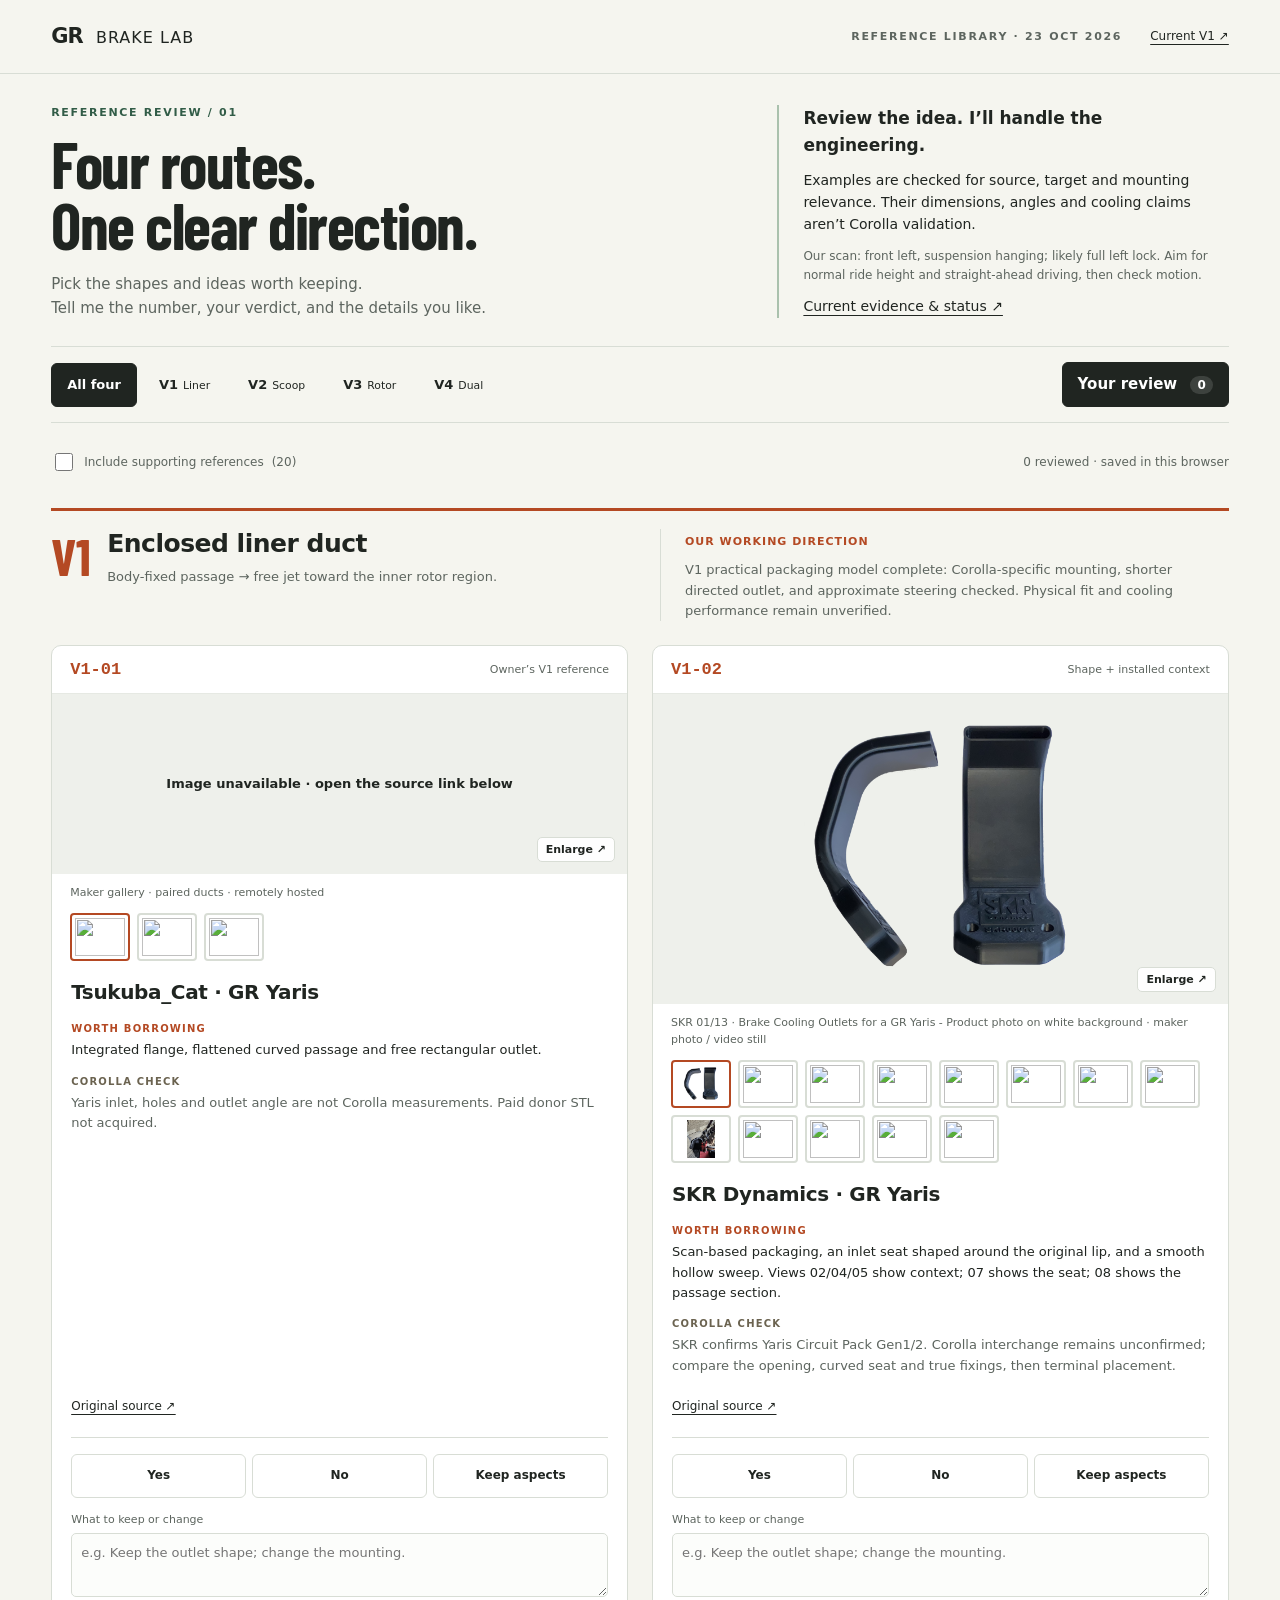
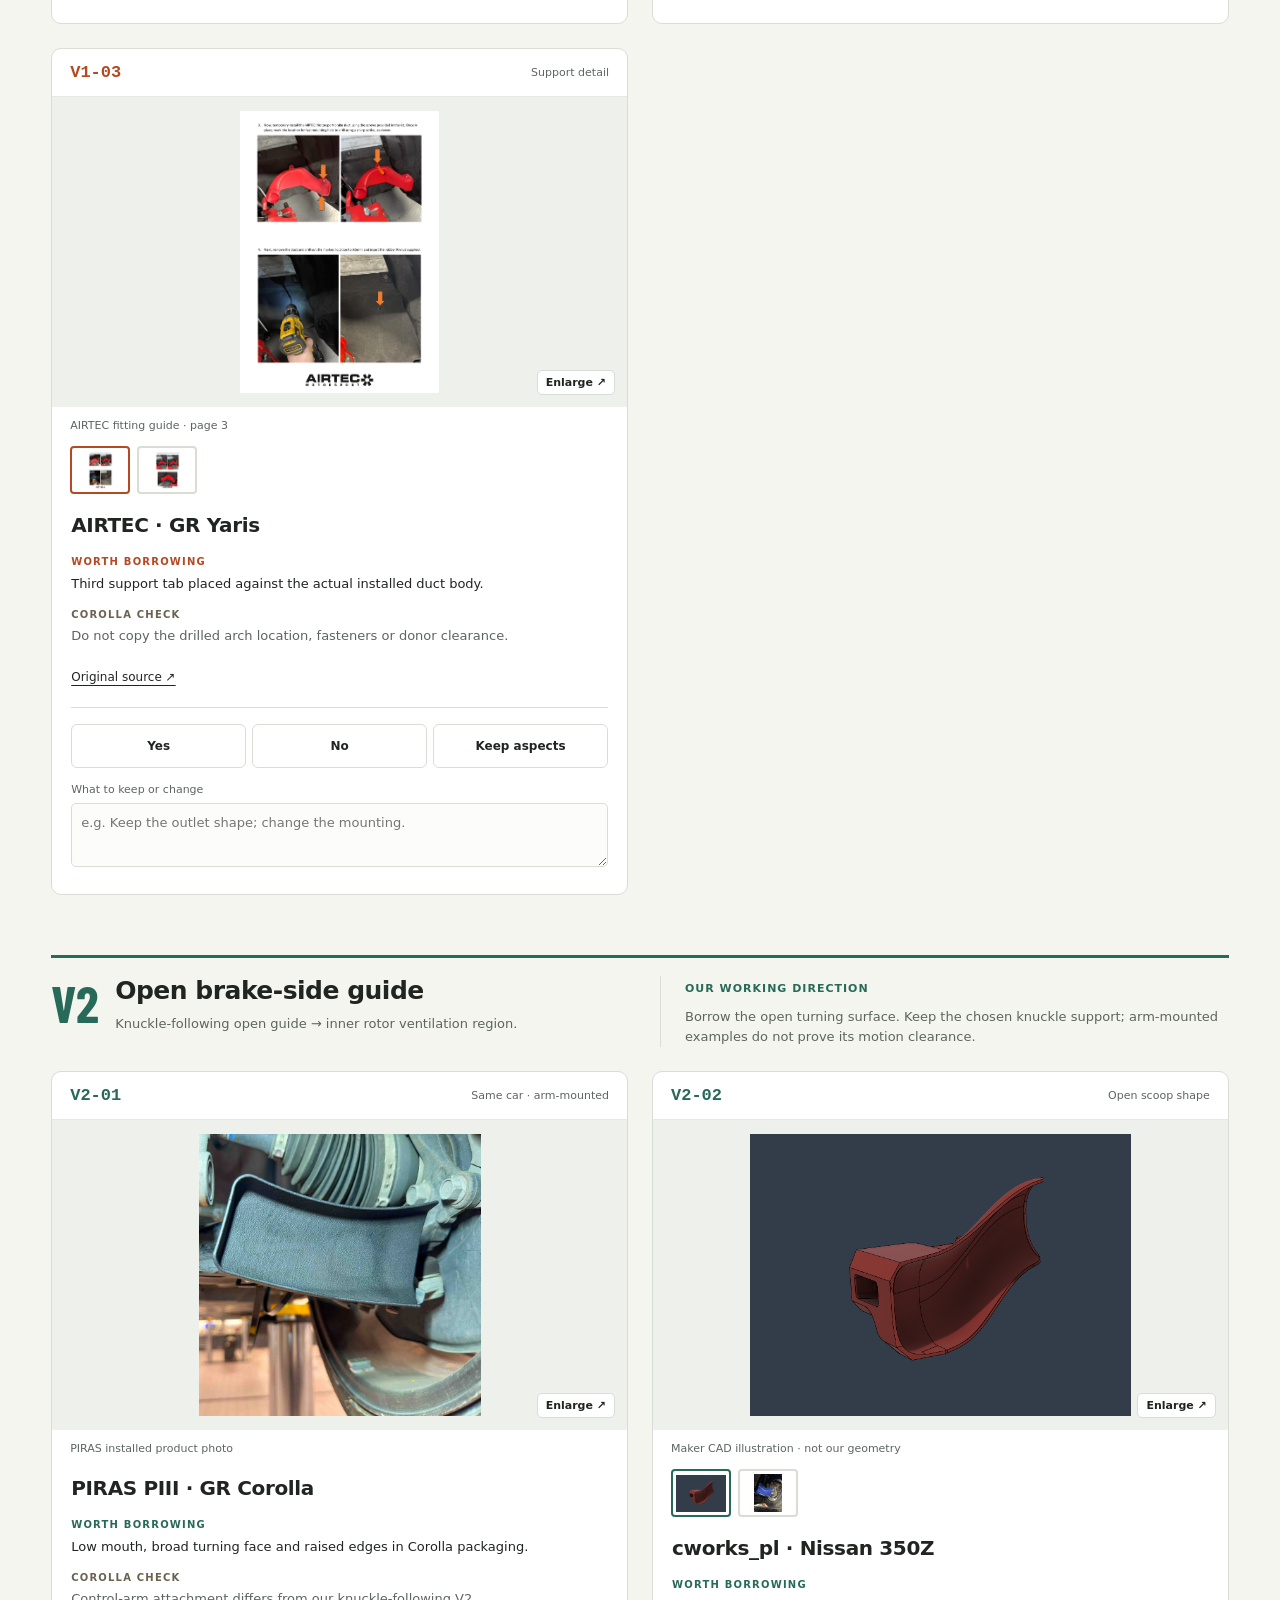
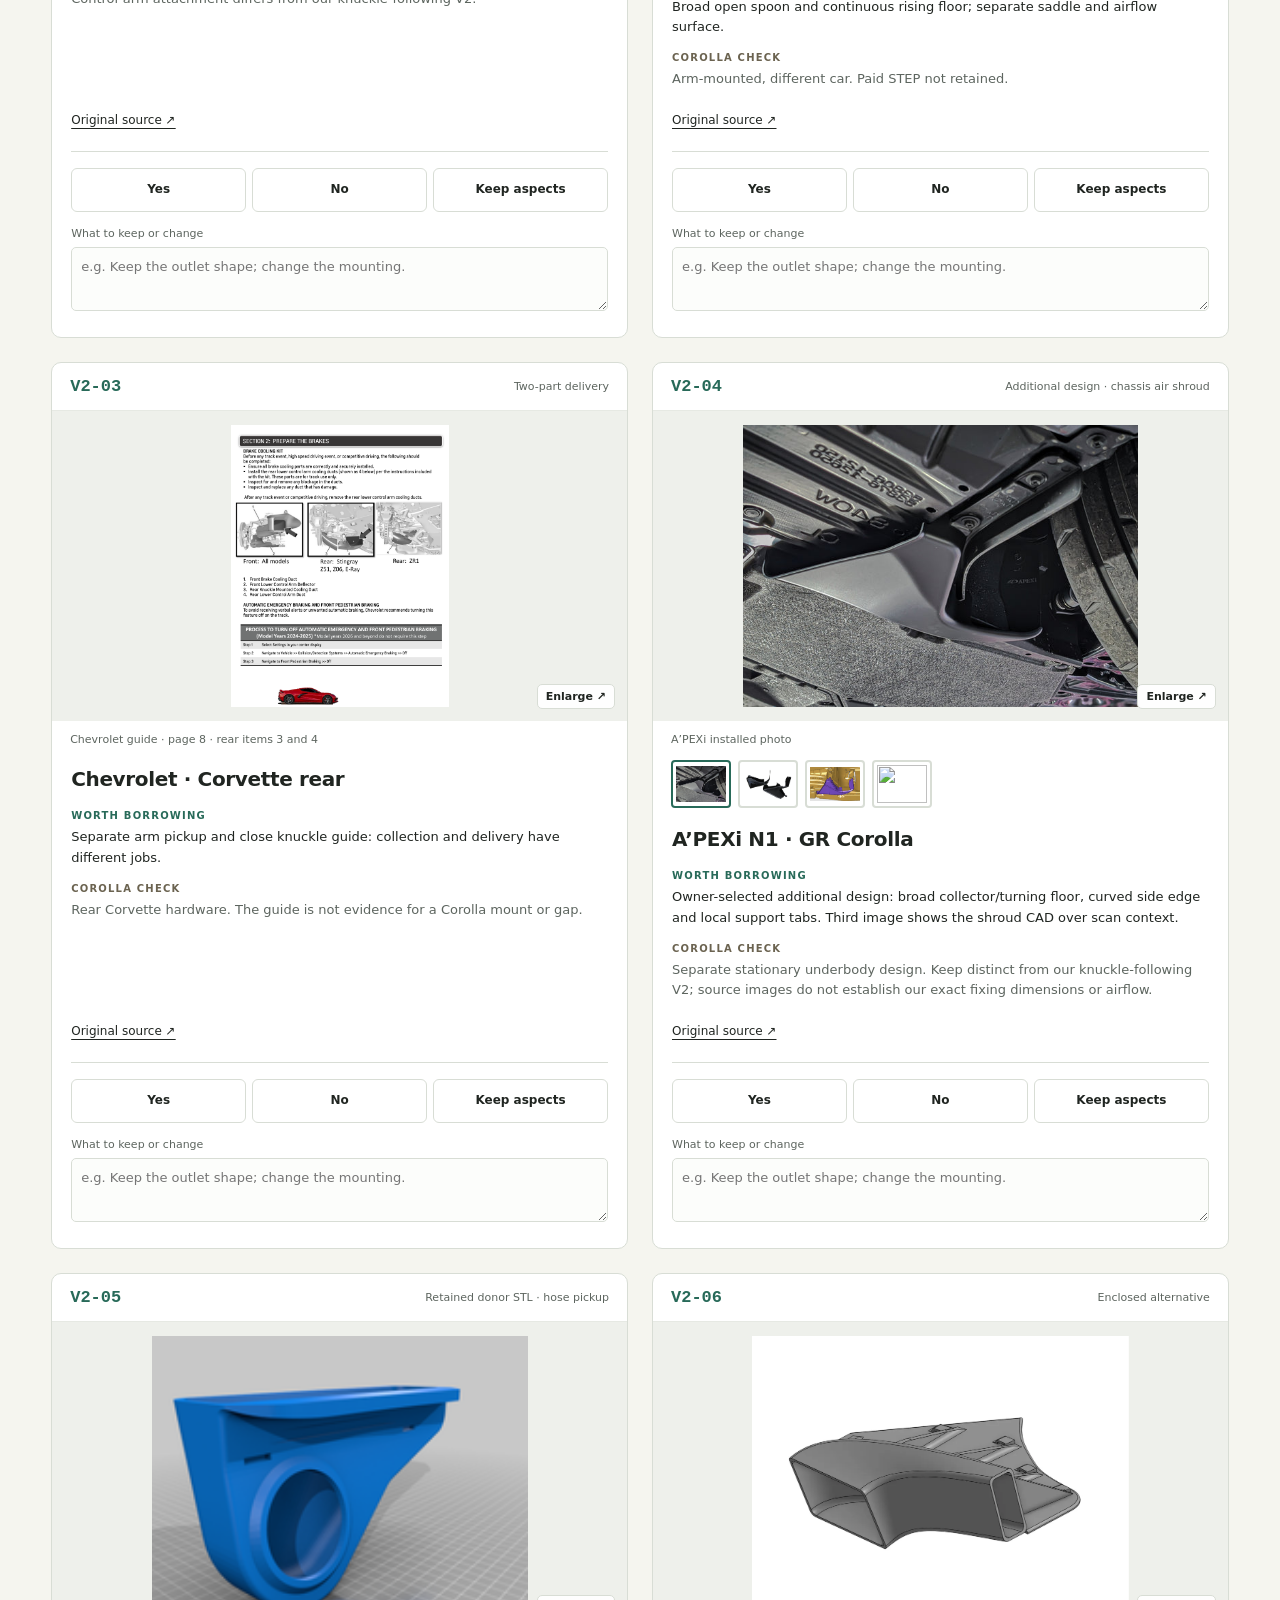
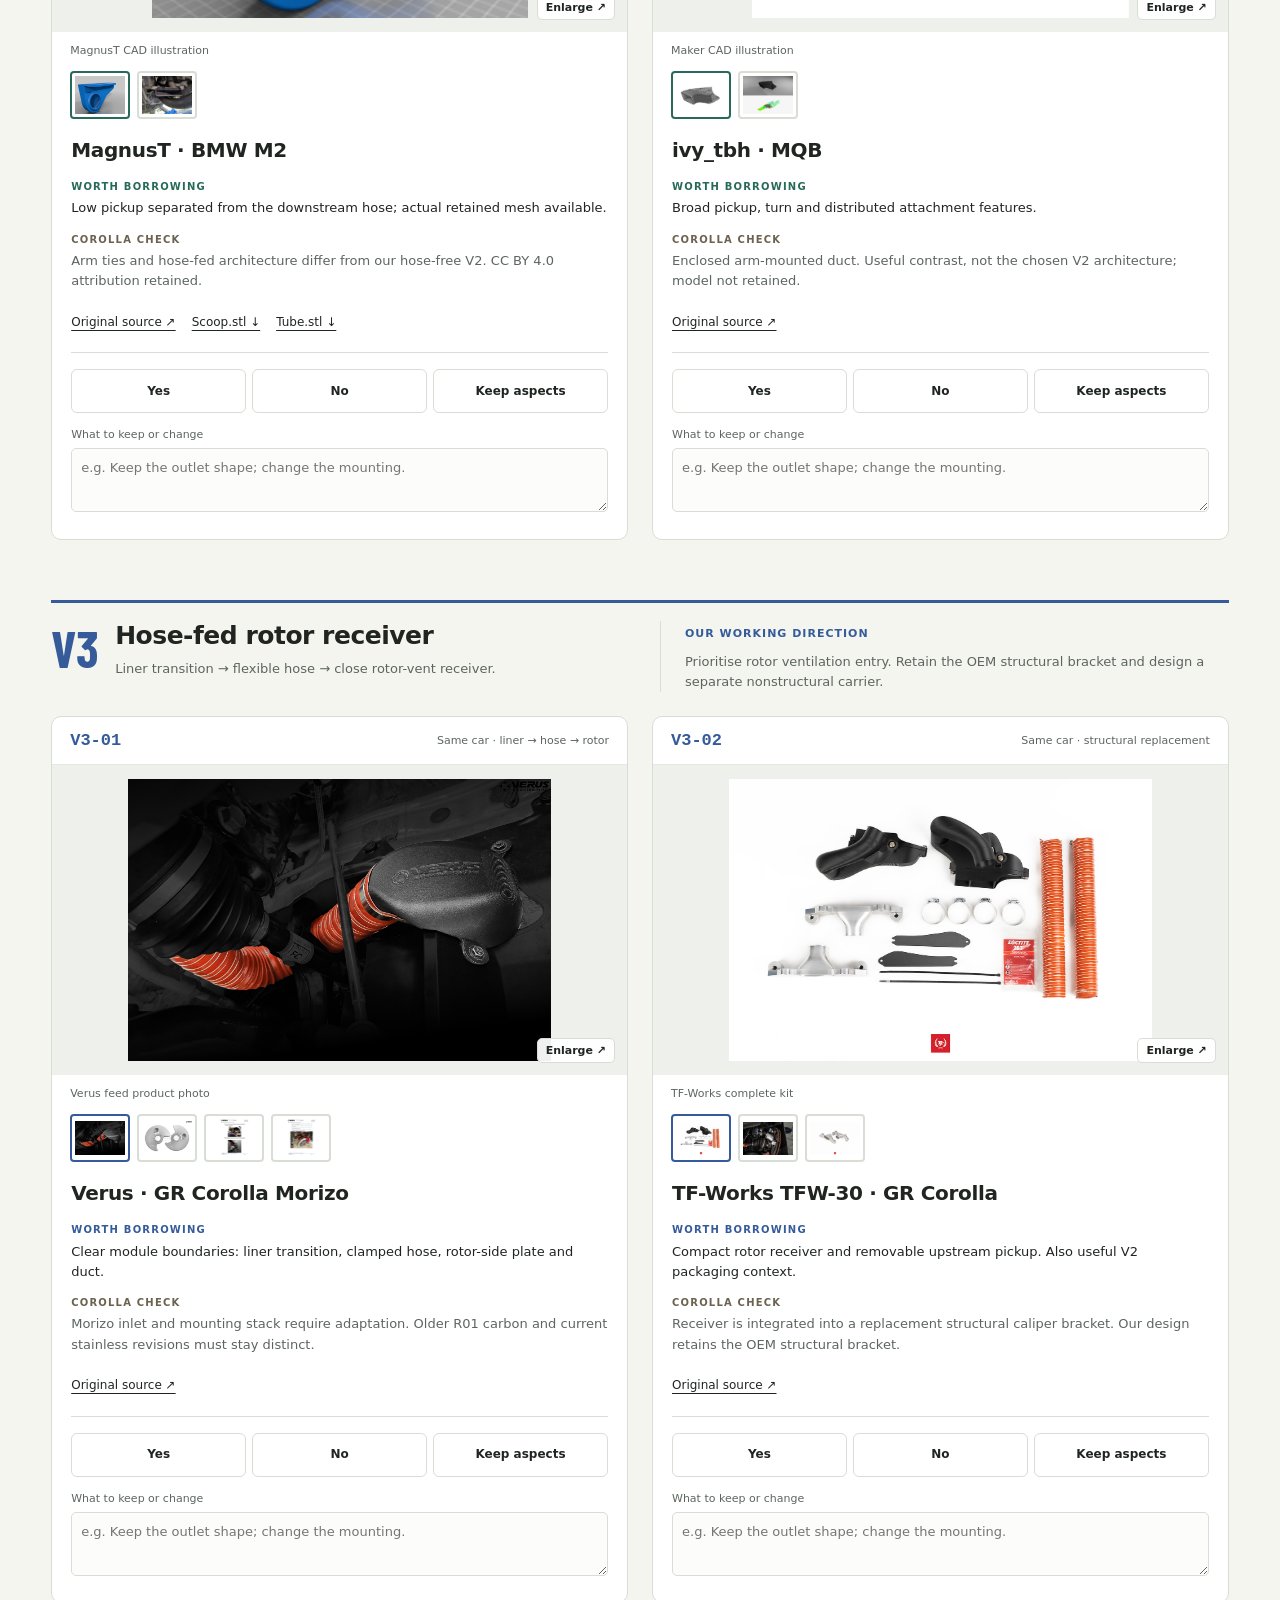
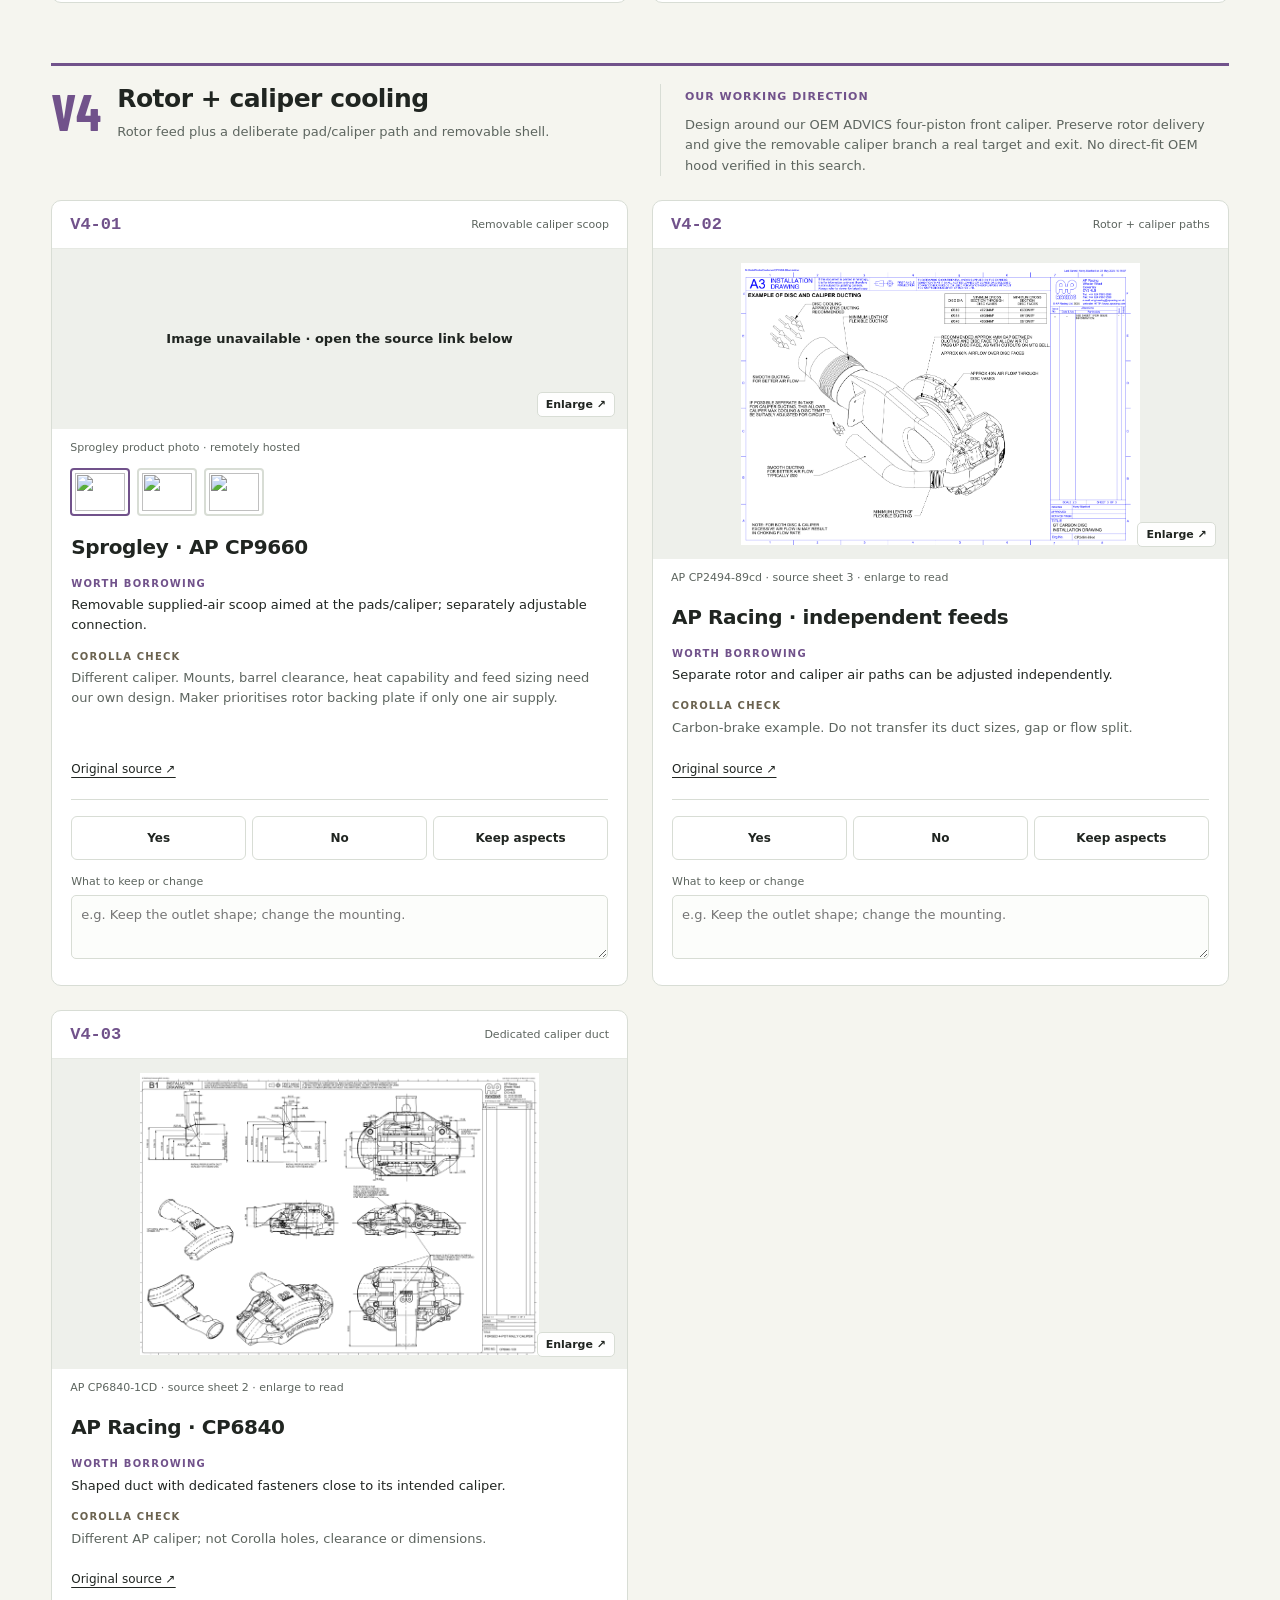
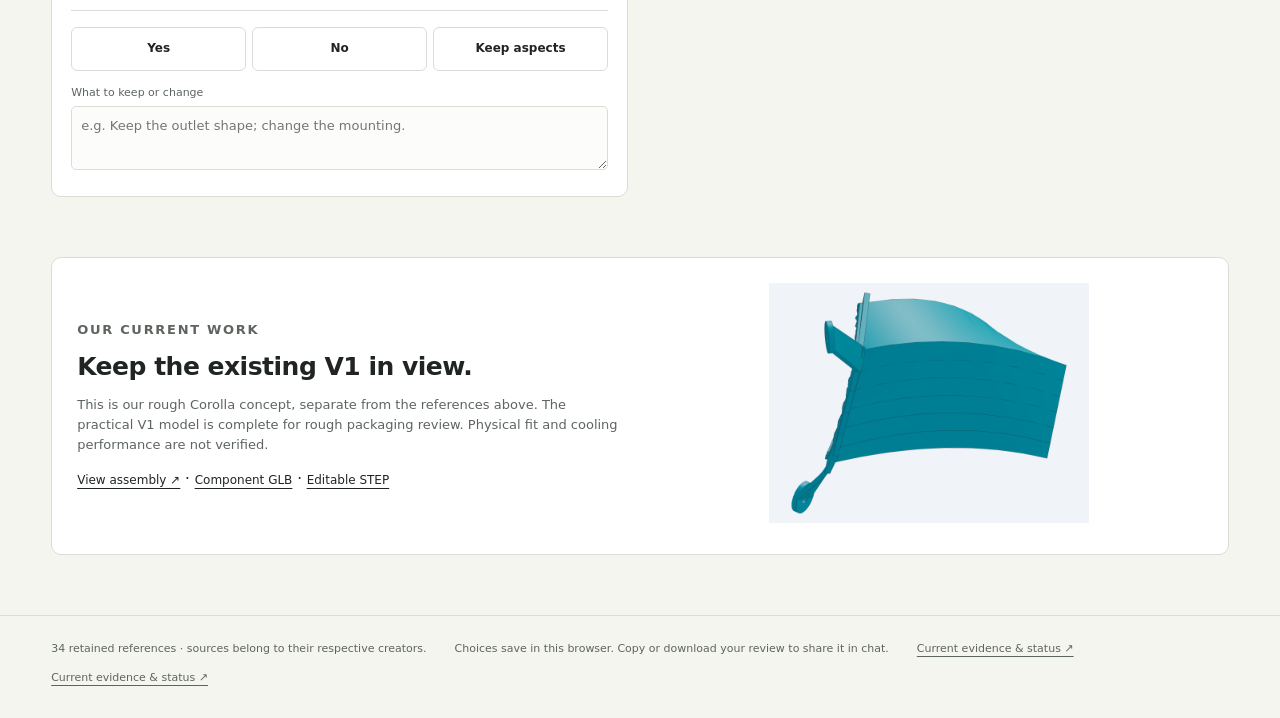
==== review.html @ ea2af8d4 "Publish current V1 packaging review and mobile model views" ====
<!doctype html>
<html lang="en">
<head><meta charset="utf-8"><meta name="viewport" content="width=device-width,initial-scale=1"><meta name="color-scheme" content="light"><title>Four versions · GR Brake Lab</title><link rel="icon" href="favicon.svg"><link rel="stylesheet" href="review.css"><script src="review.js" defer></script></head>
<body>
<a class="skip" href="#gallery">Skip to examples</a>
<header class="top"><a class="brand" href="review.html">GR <span>BRAKE LAB</span></a><div class="top-right"><span class="local">REFERENCE LIBRARY · 23 OCT 2026</span><a href="index.html">Current V1 ↗</a></div></header>
<main>
<section class="intro"><div><p class="eyebrow">REFERENCE REVIEW / 01</p><h1>Four routes.<br>One clear direction.</h1><p class="lead">Pick the shapes and ideas worth keeping.<br>Tell me the number, your verdict, and the details you like.</p></div><aside class="review-note"><strong>Review the idea. I’ll handle the engineering.</strong><p>Examples are checked for source, target and mounting relevance. Their dimensions, angles and cooling claims aren’t Corolla validation.</p><p class="small">Our scan: front left, suspension hanging; likely full left lock. Aim for normal ride height and straight-ahead driving, then check motion.</p><a href="index.html#checks">Current evidence & status ↗</a></aside></section>
<div class="toolbar"><nav id="filters" aria-label="Filter versions"></nav><button id="feedback-open" class="dark">Your review <span id="count">0</span></button></div>
<div class="options"><label><input id="related" type="checkbox"> Include supporting references <span id="related-count"></span></label><span id="status" role="status">Loading reference library…</span></div>
<div id="gallery" tabindex="-1"></div>
<section class="current"><div><p class="eyebrow">OUR CURRENT WORK</p><h2>Keep the existing V1 in view.</h2><p>This is our rough Corolla concept, separate from the references above. The practical V1 model is complete for rough packaging review. Physical fit and cooling performance are not verified.</p><a href="assets/current/straight.png" target="_blank">View assembly ↗</a> · <a href="assets/current/v1.glb" download>Component GLB</a> · <a href="assets/current/v1.step" download>Editable STEP</a></div><a href="assets/current/duct.png" target="_blank"><img src="assets/current/duct.png" alt="Current rough Corolla V1 concept, not a donor product" loading="lazy" width="800" height="600"></a></section>
</main>
<footer><span>34 retained references · sources belong to their respective creators.</span><span>Choices save in this browser. Copy or download your review to share it in chat.</span><a href="index.html#checks">Current evidence & status ↗</a><a href="index.html#checks">Current evidence & status ↗</a></footer>
<dialog id="lightbox"><div class="dialog-head"><strong id="image-title"></strong><button data-close="lightbox" aria-label="Close image">Close ×</button></div><img id="large-image" alt=""><p id="image-caption"></p><a id="original-image" target="_blank" rel="noreferrer">Open original resolution ↗</a></dialog>
<dialog id="feedback"><div class="dialog-head"><h2>Your review</h2><button data-close="feedback" aria-label="Close review">Close ×</button></div><p>Copy this into chat, or just tell me the example numbers. Your choices express design preferences; they don’t approve physical fit.</p><textarea id="review-text" aria-label="Review summary" readonly rows="12"></textarea><div class="actions"><button id="copy-review" class="dark">Copy review</button><button id="download-review">Download .txt</button></div><p id="export-status" role="status"></p></dialog>
<noscript><p>This review needs JavaScript. <a href="index.html">Open the earlier static reference gallery.</a></p></noscript>
</body></html>
---- review.css ----
@font-face{font-family:Barlow;src:url(assets/vendor/barlow-condensed-700.ttf);font-weight:700;font-display:swap}
:root{--ink:#202521;--muted:#5d655f;--paper:#f5f5ef;--line:#d8ddd5;--accent:#315c47;color-scheme:light;font-family:system-ui,-apple-system,BlinkMacSystemFont,"Segoe UI",sans-serif;color:var(--ink);background:var(--paper)}*{box-sizing:border-box}body{margin:0;font-size:15px;line-height:1.55}button,input,textarea{font:inherit}button,a,input{touch-action:manipulation}button,a{ -webkit-tap-highlight-color:transparent}button{cursor:pointer;background:white;color:var(--ink);border:1px solid var(--line);border-radius:6px;padding:10px 15px;min-height:44px;font-weight:650}button:hover{border-color:var(--ink);background:#edf0e9}button[aria-pressed=true]{background:var(--ink);border-color:var(--ink);color:#fff}a{color:inherit;text-underline-offset:4px}a:hover{color:#236044}button:focus-visible,a:focus-visible,input:focus-visible,textarea:focus-visible,summary:focus-visible{outline:3px solid #4a8fa3;outline-offset:4px}.skip{position:absolute;top:-80px;left:15px;z-index:100;background:white;padding:10px}.skip:focus{top:5px}.top{padding:20px 4%;border-bottom:1px solid var(--line);display:flex;justify-content:space-between;gap:20px;align-items:center}.brand{text-decoration:none;font-size:21px;font-weight:800;letter-spacing:-1px}.brand span{font-weight:450;letter-spacing:1px;font-size:16px;margin-left:7px}.top-right{display:flex;gap:28px;align-items:center;font-size:12px}.local,.eyebrow{font-size:11px;font-weight:750;letter-spacing:1.7px}.local{color:var(--muted)}main{max-width:1600px;margin:auto;padding:0 4%}.intro{display:grid;grid-template-columns:1.4fr 1fr;gap:8%;align-items:center;padding:48px 0 35px}.eyebrow{color:var(--accent);margin:0 0 12px}h1{font-family:Barlow,system-ui,sans-serif;font-size:clamp(48px,6vw,88px);font-weight:700;letter-spacing:-1.5px;line-height:.96;margin:0}.lead{font-size:17px;margin:23px 0 0;color:var(--muted)}.review-note{border-left:2px solid #aac1ad;padding-left:24px;font-size:14px;max-width:480px}.review-note strong{font-size:17px}.review-note p{margin:12px 0}.small{font-size:12px;color:var(--muted)}.toolbar{display:flex;justify-content:space-between;gap:16px;align-items:center;background:var(--paper);padding:15px 0;border-top:1px solid var(--line);border-bottom:1px solid var(--line);position:sticky;top:0;z-index:5}nav{display:flex;gap:6px;flex-wrap:wrap}nav button{font-size:13px;background:transparent;border-color:transparent}nav button small{font-weight:450;margin-left:5px}.dark{color:white;background:var(--ink);border-color:var(--ink)}.dark:hover{background:#3f4d44;color:white}#count{margin-left:8px;font-size:12px;background:#fff2;padding:2px 7px;border-radius:20px}.options{display:flex;justify-content:space-between;gap:20px;align-items:center;margin:17px 0 35px;color:var(--muted);font-size:12px}.options label{display:flex;align-items:center;gap:8px;min-height:44px;cursor:pointer}.options input{width:18px;height:18px;accent-color:var(--ink)}.group{margin-bottom:60px}.group-head{border-top:3px solid var(--group);padding-top:18px;display:grid;grid-template-columns:1fr 1fr;gap:40px;margin-bottom:24px}.group-title{display:flex;gap:16px;align-items:flex-start}.v-number{font-family:Barlow,sans-serif;font-size:52px;line-height:1;color:var(--group)}h2{margin:0;font-size:25px;line-height:1.2;letter-spacing:-.5px}.group-head p{margin:8px 0 0;color:var(--muted);font-size:13px}.group-decision{border-left:1px solid var(--line);padding-left:24px}.group-decision strong{font-size:11px;letter-spacing:1px;color:var(--group)}.cards{display:grid;grid-template-columns:repeat(2,minmax(0,1fr));gap:24px}.card{background:white;border:1px solid var(--line);border-radius:10px;overflow:hidden;min-width:0;display:flex;flex-direction:column}.card-top{display:flex;justify-content:space-between;align-items:center;padding:14px 18px;border-bottom:1px solid #e6e9e3;gap:16px}.ref-id{font:700 17px ui-monospace,monospace;color:var(--group);text-decoration:none}.kind{font-size:11px;text-align:right;color:var(--muted)}.image-button{display:block;width:100%;border:0;border-radius:0;padding:0;background:#eef0eb;position:relative}.image-button:hover{background:#e5e9df}.image-button img{display:block;width:100%;height:310px;object-fit:contain;padding:14px}.enlarge{position:absolute;right:12px;bottom:12px;border:1px solid var(--line);background:#fffffff0;padding:3px 8px;border-radius:5px;font-size:11px}.image-caption{font-size:11px;color:var(--muted);padding:10px 18px 0;margin:0}.thumbs{display:flex;gap:7px;padding:12px 18px 0}.thumbs button{width:60px;height:48px;padding:3px;background:white;border-radius:4px;border:2px solid var(--line)}.thumbs button[aria-pressed=true]{border-color:var(--group)}.thumbs img{width:100%;height:100%;object-fit:contain}.card-body{padding:19px;flex:1;display:flex;flex-direction:column}h3{font-size:20px;line-height:1.25;letter-spacing:-.35px;margin:0 0 16px}.field{font-size:13px;margin-bottom:13px}.field strong{display:block;font-size:10px;letter-spacing:1.2px;margin-bottom:4px;color:var(--group);text-transform:uppercase}.field.limit{color:var(--muted)}.field.limit strong{color:#6b6350}.source-links{margin-top:auto;display:flex;gap:16px;flex-wrap:wrap;font-size:12px}.source-links a{min-height:36px;display:inline-flex;align-items:center}.vote{border-top:1px solid var(--line);padding-top:16px;margin-top:12px}.choices{display:flex;gap:6px}.choices button{flex:1;font-size:12px;padding:8px}.vote label{display:block;font-size:11px;color:var(--muted);margin:13px 0 5px}.vote textarea{width:100%;min-height:64px;resize:vertical;border:1px solid var(--line);border-radius:5px;padding:9px;font-size:13px;background:#fcfdfb}.source-only{background:#eef1e9;padding:18px;font-size:12px;color:var(--muted);border-bottom:1px solid var(--line)}.support-label{font-size:12px;letter-spacing:1px;color:var(--muted);margin:30px 0 14px}.current{padding:25px;border:1px solid var(--line);display:grid;grid-template-columns:1fr 1fr;align-items:center;gap:30px;margin:20px 0 60px;background:white;border-radius:10px}.current p{font-size:13px;color:var(--muted)}.current a{font-size:12px}.current img{width:100%;height:240px;object-fit:contain}footer{display:flex;flex-wrap:wrap;gap:12px 28px;padding:24px 4%;font-size:11px;color:var(--muted);border-top:1px solid var(--line)}dialog{border:1px solid var(--line);border-radius:12px;padding:22px;width:min(95vw,1100px);max-height:94vh;color:var(--ink);box-shadow:0 24px 100px #0005}dialog::backdrop{background:#15231dcc;backdrop-filter:blur(5px)}.dialog-head{display:flex;align-items:center;justify-content:space-between;gap:20px;margin-bottom:18px}.dialog-head button{flex-shrink:0}#large-image{display:block;width:100%;max-height:70vh;object-fit:contain;background:#f5f6f2}#image-caption{font-size:13px}#feedback{max-width:720px}#feedback p{font-size:13px;color:var(--muted)}#review-text{width:100%;padding:15px;border:1px solid var(--line);border-radius:6px;resize:vertical;font:13px/1.6 ui-monospace,monospace}.actions{display:flex;gap:10px;margin-top:16px}[hidden]{display:none!important}.broken img{display:none}.broken{min-height:180px}.broken:before{content:'Image unavailable · open the source link below';font-size:13px;display:block;padding:50px 20px}article{scroll-margin-top:95px}
@media(min-width:1450px){.cards{grid-template-columns:repeat(3,minmax(0,1fr))}.image-button img{height:280px}}@media(max-width:850px){.top-right .local{display:none}.intro{gap:30px}.review-note{font-size:12px}.review-note strong{font-size:15px}nav button small{display:none}.image-button img{height:245px}.group-head{gap:20px}.card-top{padding:12px}.kind{font-size:10px}}
@media(max-width:600px){.top{padding:15px 5%}.brand{font-size:18px}.brand span{font-size:13px}.top-right a{font-size:10px}main{padding:0 5%}.intro{grid-template-columns:1fr;padding:30px 0;gap:25px}h1{font-size:61px}.lead{font-size:14px}.review-note{padding-left:15px;max-width:none}.review-note .small{display:none}.toolbar{gap:8px;padding:10px 0}nav{gap:2px}nav button{padding:7px 9px;font-size:12px}#feedback-open{padding:8px 9px;font-size:11px}#count{margin-left:4px}.options{align-items:flex-start;gap:8px;margin:10px 0 22px}.options label{font-size:11px;max-width:230px}#status{max-width:120px;text-align:right;padding-top:12px;font-size:10px}.group-head{grid-template-columns:1fr;gap:12px}.group-decision{padding-left:0;border-left:0}.group-head h2{font-size:23px}.v-number{font-size:46px}.cards{grid-template-columns:1fr;gap:22px}.image-button img{height:300px}.current{grid-template-columns:1fr;padding:20px}.current img{height:220px}.dialog-head strong{font-size:13px}.group{margin-bottom:42px}}
/* Keep the examples near the top in the side preview. */
@media(min-width:601px){.intro{padding:30px 0 26px}h1{font-size:clamp(48px,5vw,66px)}.lead{margin-top:18px;font-size:15px}.options{margin-bottom:24px}}

/* Full source galleries can contain more than a single row of views. */
.thumbs{flex-wrap:wrap}
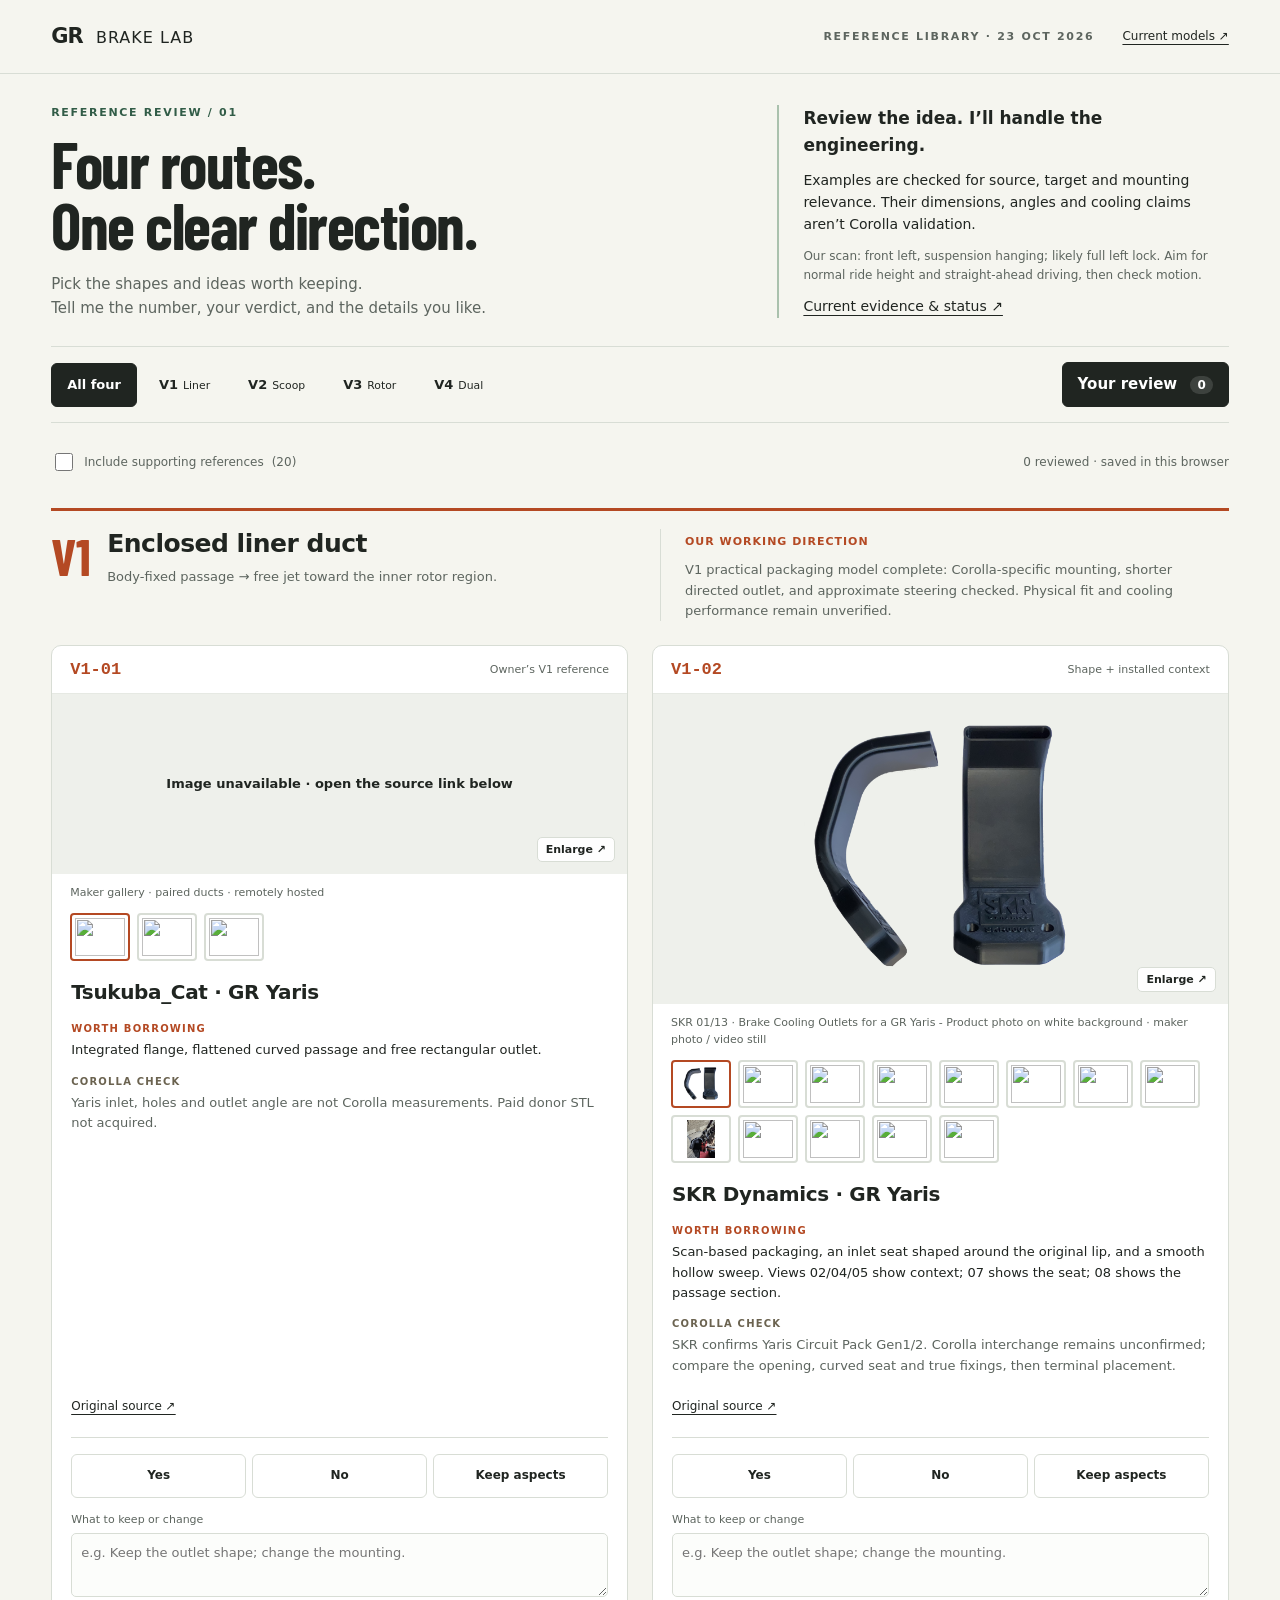
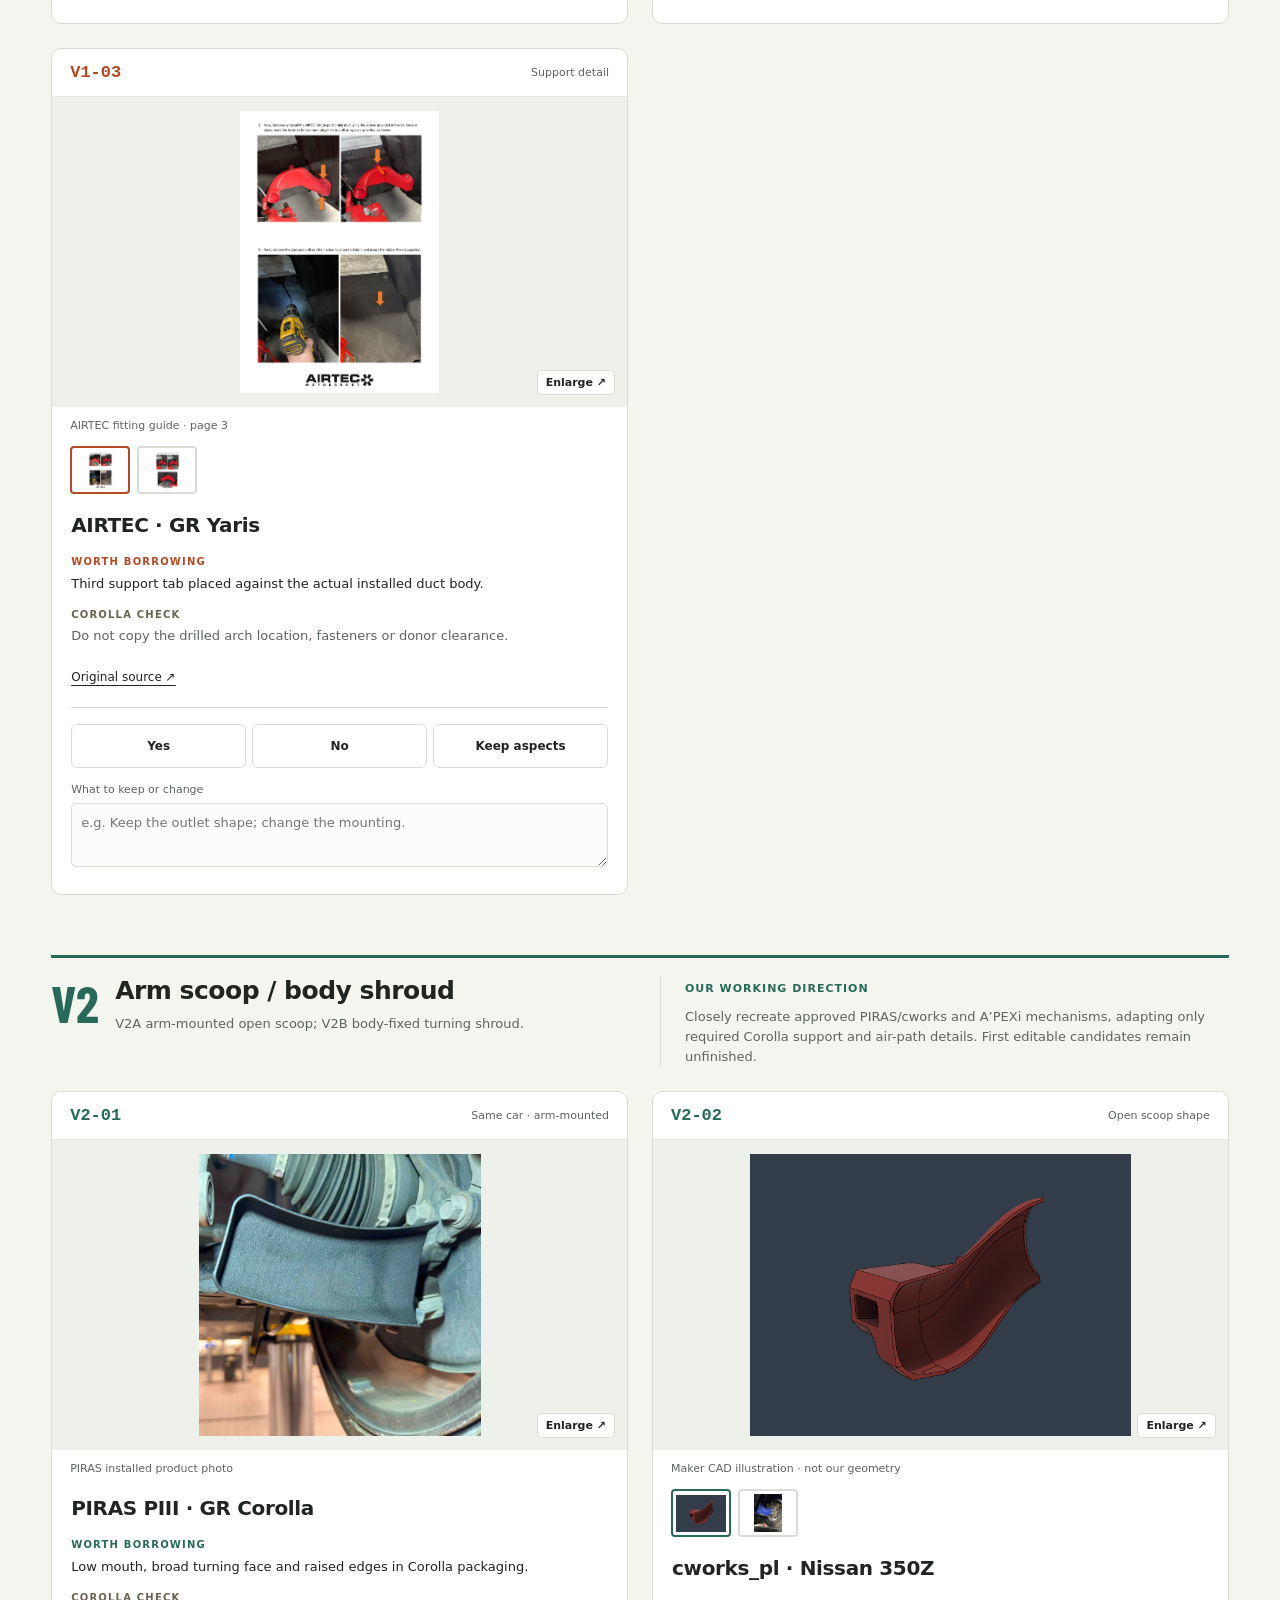
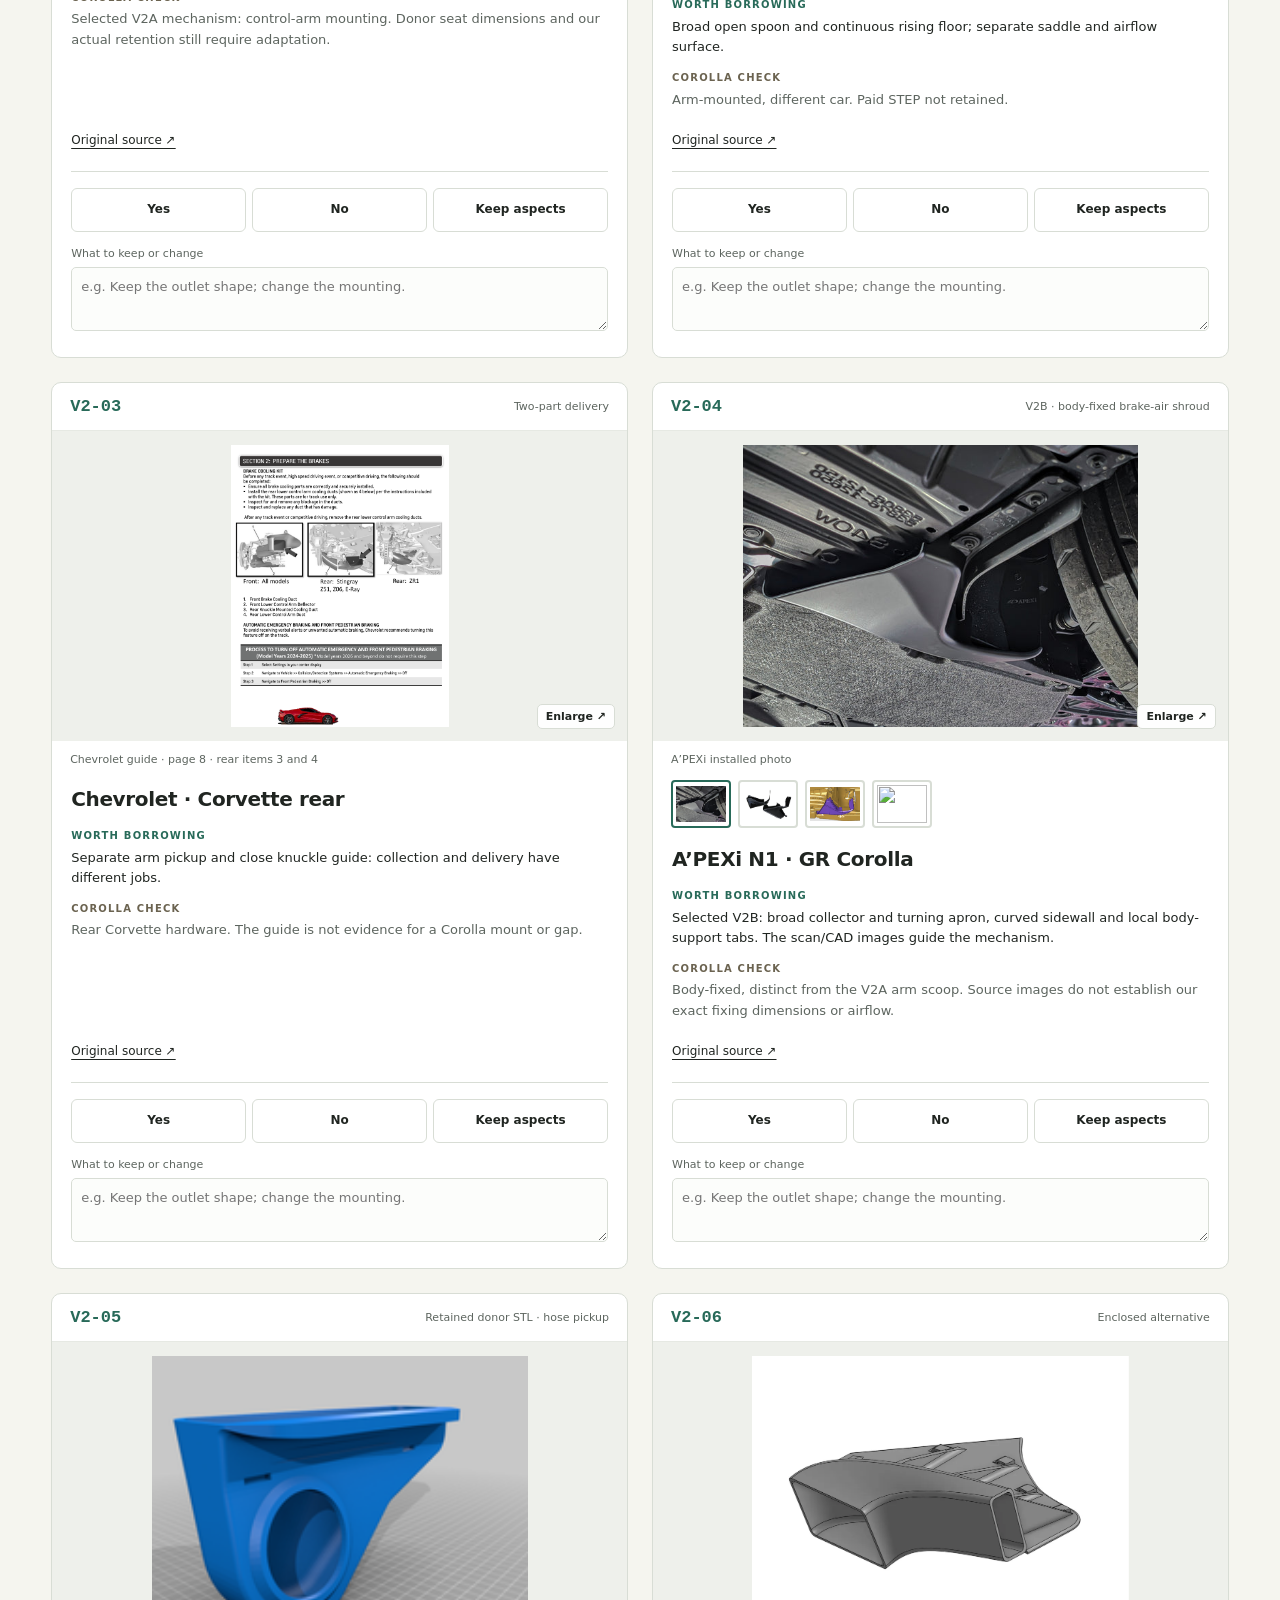
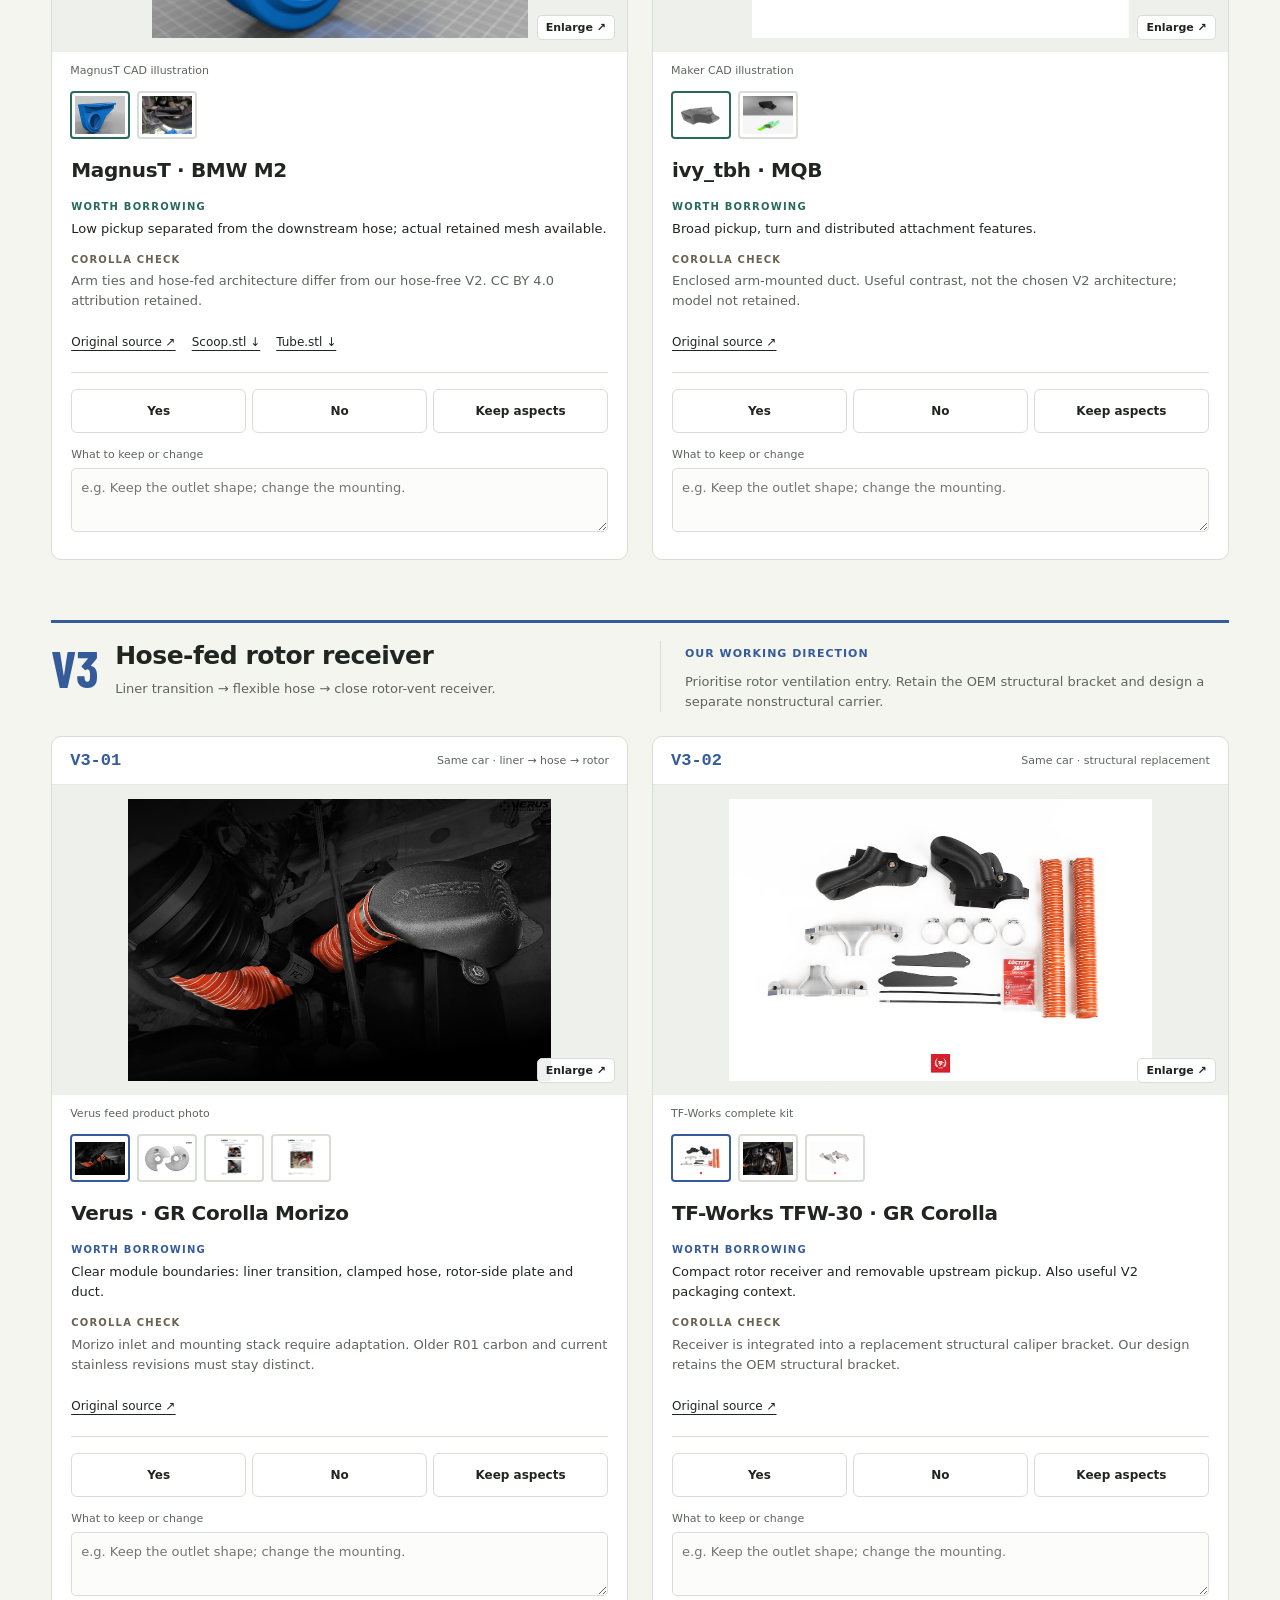
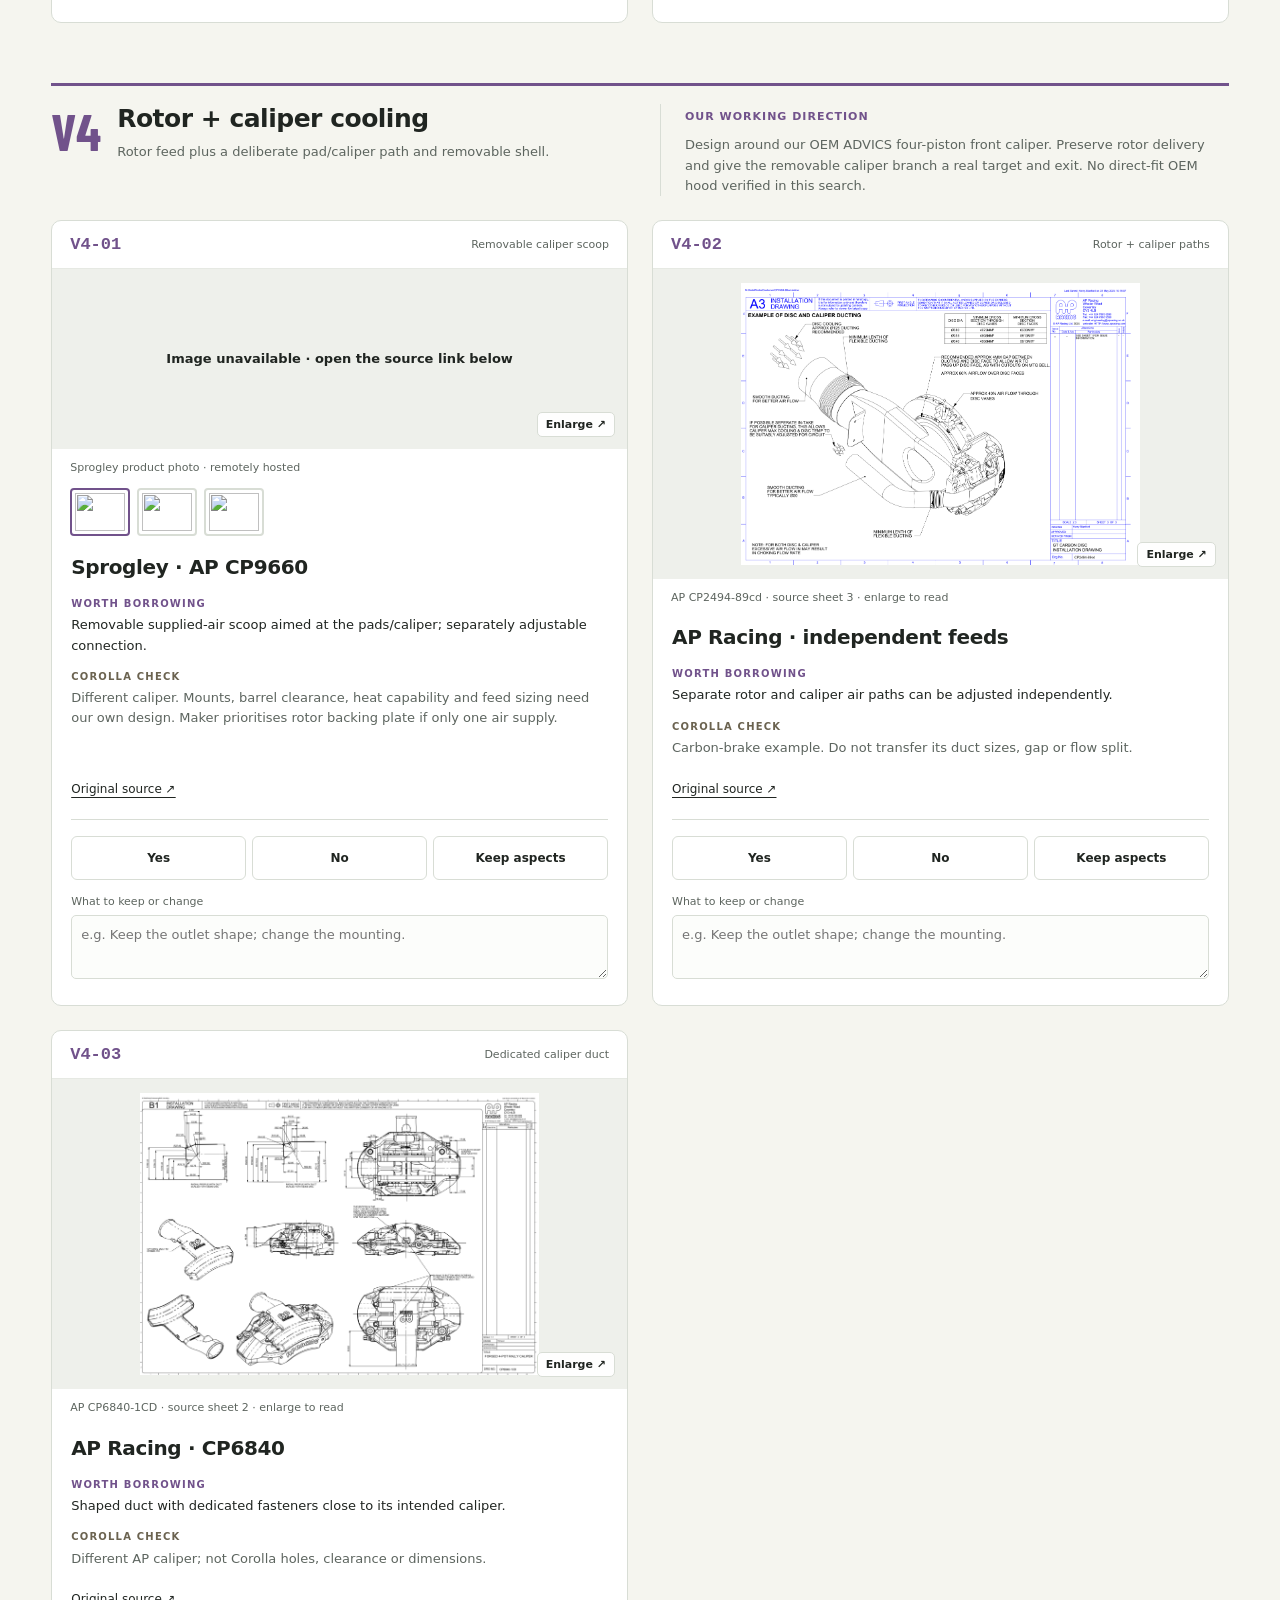
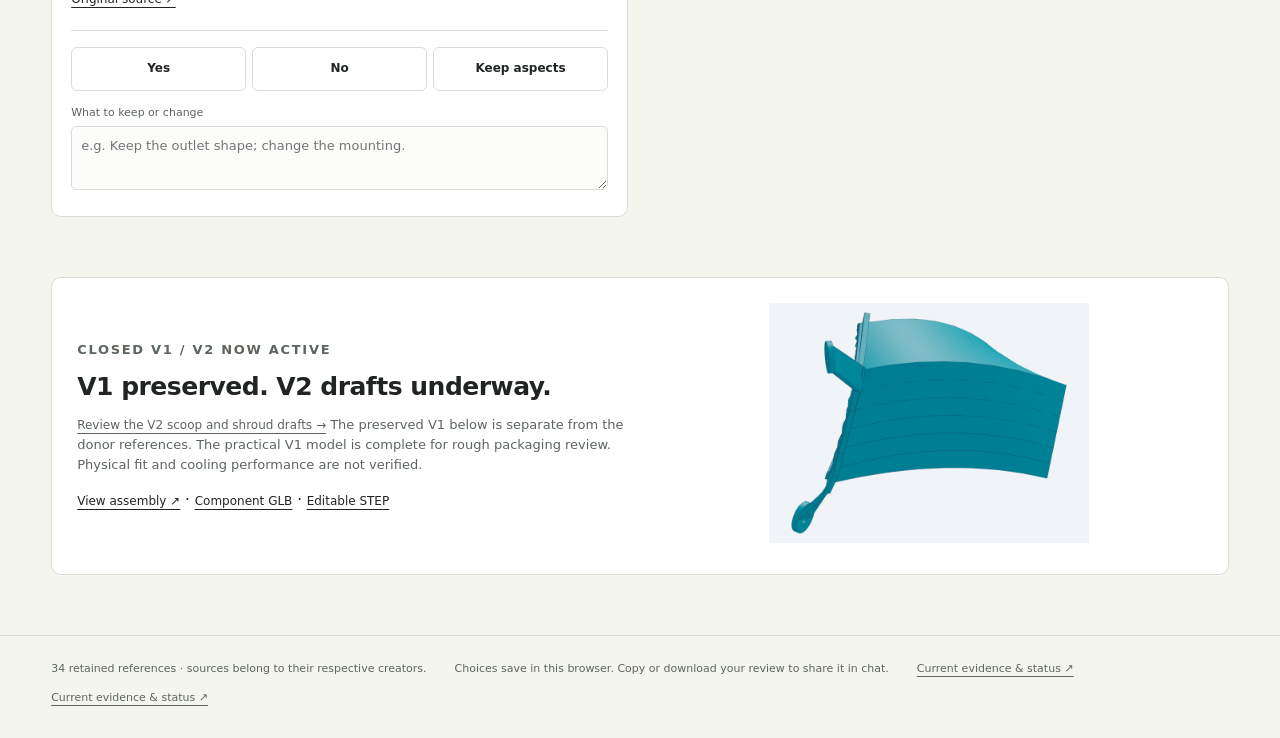
==== commit 8dd89a53: "Align gallery and home scope with active V2 alternatives" ====
--- a/review.html
+++ b/review.html
@@ -3,13 +3,13 @@
 <head><meta charset="utf-8"><meta name="viewport" content="width=device-width,initial-scale=1"><meta name="color-scheme" content="light"><title>Four versions · GR Brake Lab</title><link rel="icon" href="favicon.svg"><link rel="stylesheet" href="review.css"><script src="review.js" defer></script></head>
 <body>
 <a class="skip" href="#gallery">Skip to examples</a>
-<header class="top"><a class="brand" href="review.html">GR <span>BRAKE LAB</span></a><div class="top-right"><span class="local">REFERENCE LIBRARY · 23 OCT 2026</span><a href="index.html">Current V1 ↗</a></div></header>
+<header class="top"><a class="brand" href="review.html">GR <span>BRAKE LAB</span></a><div class="top-right"><span class="local">REFERENCE LIBRARY · 23 OCT 2026</span><a href="index.html">Current models ↗</a></div></header>
 <main>
 <section class="intro"><div><p class="eyebrow">REFERENCE REVIEW / 01</p><h1>Four routes.<br>One clear direction.</h1><p class="lead">Pick the shapes and ideas worth keeping.<br>Tell me the number, your verdict, and the details you like.</p></div><aside class="review-note"><strong>Review the idea. I’ll handle the engineering.</strong><p>Examples are checked for source, target and mounting relevance. Their dimensions, angles and cooling claims aren’t Corolla validation.</p><p class="small">Our scan: front left, suspension hanging; likely full left lock. Aim for normal ride height and straight-ahead driving, then check motion.</p><a href="index.html#checks">Current evidence & status ↗</a></aside></section>
 <div class="toolbar"><nav id="filters" aria-label="Filter versions"></nav><button id="feedback-open" class="dark">Your review <span id="count">0</span></button></div>
 <div class="options"><label><input id="related" type="checkbox"> Include supporting references <span id="related-count"></span></label><span id="status" role="status">Loading reference library…</span></div>
 <div id="gallery" tabindex="-1"></div>
-<section class="current"><div><p class="eyebrow">OUR CURRENT WORK</p><h2>Keep the existing V1 in view.</h2><p>This is our rough Corolla concept, separate from the references above. The practical V1 model is complete for rough packaging review. Physical fit and cooling performance are not verified.</p><a href="assets/current/straight.png" target="_blank">View assembly ↗</a> · <a href="assets/current/v1.glb" download>Component GLB</a> · <a href="assets/current/v1.step" download>Editable STEP</a></div><a href="assets/current/duct.png" target="_blank"><img src="assets/current/duct.png" alt="Current rough Corolla V1 concept, not a donor product" loading="lazy" width="800" height="600"></a></section>
+<section class="current"><div><p class="eyebrow">CLOSED V1 / V2 NOW ACTIVE</p><h2>V1 preserved. V2 drafts underway.</h2><p><a href="v2.html">Review the V2 scoop and shroud drafts →</a> The preserved V1 below is separate from the donor references. The practical V1 model is complete for rough packaging review. Physical fit and cooling performance are not verified.</p><a href="assets/current/straight.png" target="_blank">View assembly ↗</a> · <a href="assets/current/v1.glb" download>Component GLB</a> · <a href="assets/current/v1.step" download>Editable STEP</a></div><a href="assets/current/duct.png" target="_blank"><img src="assets/current/duct.png" alt="Current rough Corolla V1 concept, not a donor product" loading="lazy" width="800" height="600"></a></section>
 </main>
 <footer><span>34 retained references · sources belong to their respective creators.</span><span>Choices save in this browser. Copy or download your review to share it in chat.</span><a href="index.html#checks">Current evidence & status ↗</a><a href="index.html#checks">Current evidence & status ↗</a></footer>
 <dialog id="lightbox"><div class="dialog-head"><strong id="image-title"></strong><button data-close="lightbox" aria-label="Close image">Close ×</button></div><img id="large-image" alt=""><p id="image-caption"></p><a id="original-image" target="_blank" rel="noreferrer">Open original resolution ↗</a></dialog>
